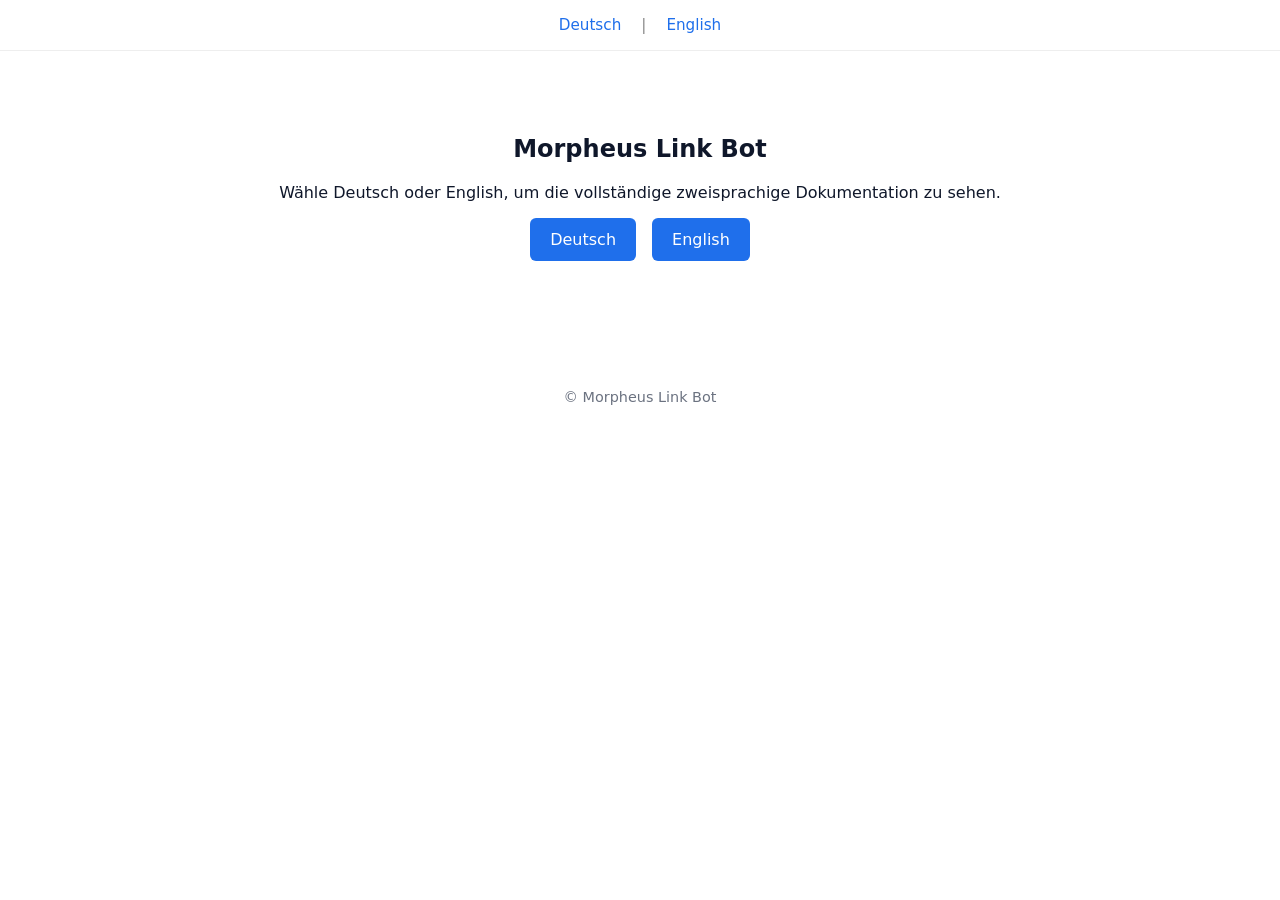
==== index.html @ a9783d99 "gh-pages test" ====
<!doctype html>
<html lang="de">
<head>
  <meta charset="utf-8" />
  <meta name="viewport" content="width=device-width, initial-scale=1" />
  <title>Morpheus Link Bot — Zweisprachige Dokumentation</title>
  <meta name="description" content="Zweisprachige Dokumentation für Morpheus Link Bot (Matrix URL Filter & Moderation). Deutsch und Englisch, mit robusten SEO-Maßnahmen." />
  <link rel="stylesheet" href="assets/css/styles.css" />
  <link rel="alternate" href="/de/index.html" hreflang="de" />
  <link rel="alternate" href="/en/index.html" hreflang="en" />
</head>
<body>
  <header class="site-header">
    <nav class="lang-switch" aria-label="Language switcher">
      <a href="/de/index.html" class="lang-link" title="Deutsch">Deutsch</a>
      <span class="sep" aria-hidden="true">|</span>
      <a href="/en/index.html" class="lang-link" title="English">English</a>
    </nav>
  </header>
  <main class="container">
    <section class="hero">
      <h1>Morpheus Link Bot</h1>
      <p>Wähle Deutsch oder English, um die vollständige zweisprachige Dokumentation zu sehen.</p>
      <div class="cta-row">
        <a class="cta" href="/de/index.html">Deutsch</a>
        <a class="cta" href="/en/index.html">English</a>
      </div>
    </section>
  </main>
  <footer class="footer">© Morpheus Link Bot</footer>
</body>
</html>
---- assets/css/styles.css ----
:root {
  --bg: #ffffff;
  --fg: #0f172a;
  --link: #1f6feb;
  --muted: #6b7280;
}
html, body { margin: 0; padding: 0; font-family: system-ui, -apple-system, 'Segoe UI', Roboto, Arial, sans-serif; color: var(--fg); background: var(--bg); }
.site-header { padding: 1rem; border-bottom: 1px solid #eee; }
.lang-switch, .container { display: flex; justify-content: center; align-items: center; }
.lang-switch { gap: 1rem; font-size: 0.95rem; }
.lang-link { color: var(--link); text-decoration: none; }
.sep { margin: 0 0.25rem; color: #888; }
.container { padding: 2rem; max-width: 980px; margin: 0 auto; }
.hero { text-align: center; padding: 2rem 0; }
.cta-row { display: flex; gap: 1rem; justify-content: center; margin-top: 1rem; }
.cta { display: inline-block; padding: 0.75rem 1.25rem; border-radius: 6px; background: #1f6feb; color: white; text-decoration: none; }
.footer { text-align: center; padding: 2rem 0; color: #6b7280; font-size: 0.9rem; }
section ul { padding-left: 1em; }
section { margin-bottom: 2rem; }
@media (max-width: 700px) { .container { padding: 1em; } }
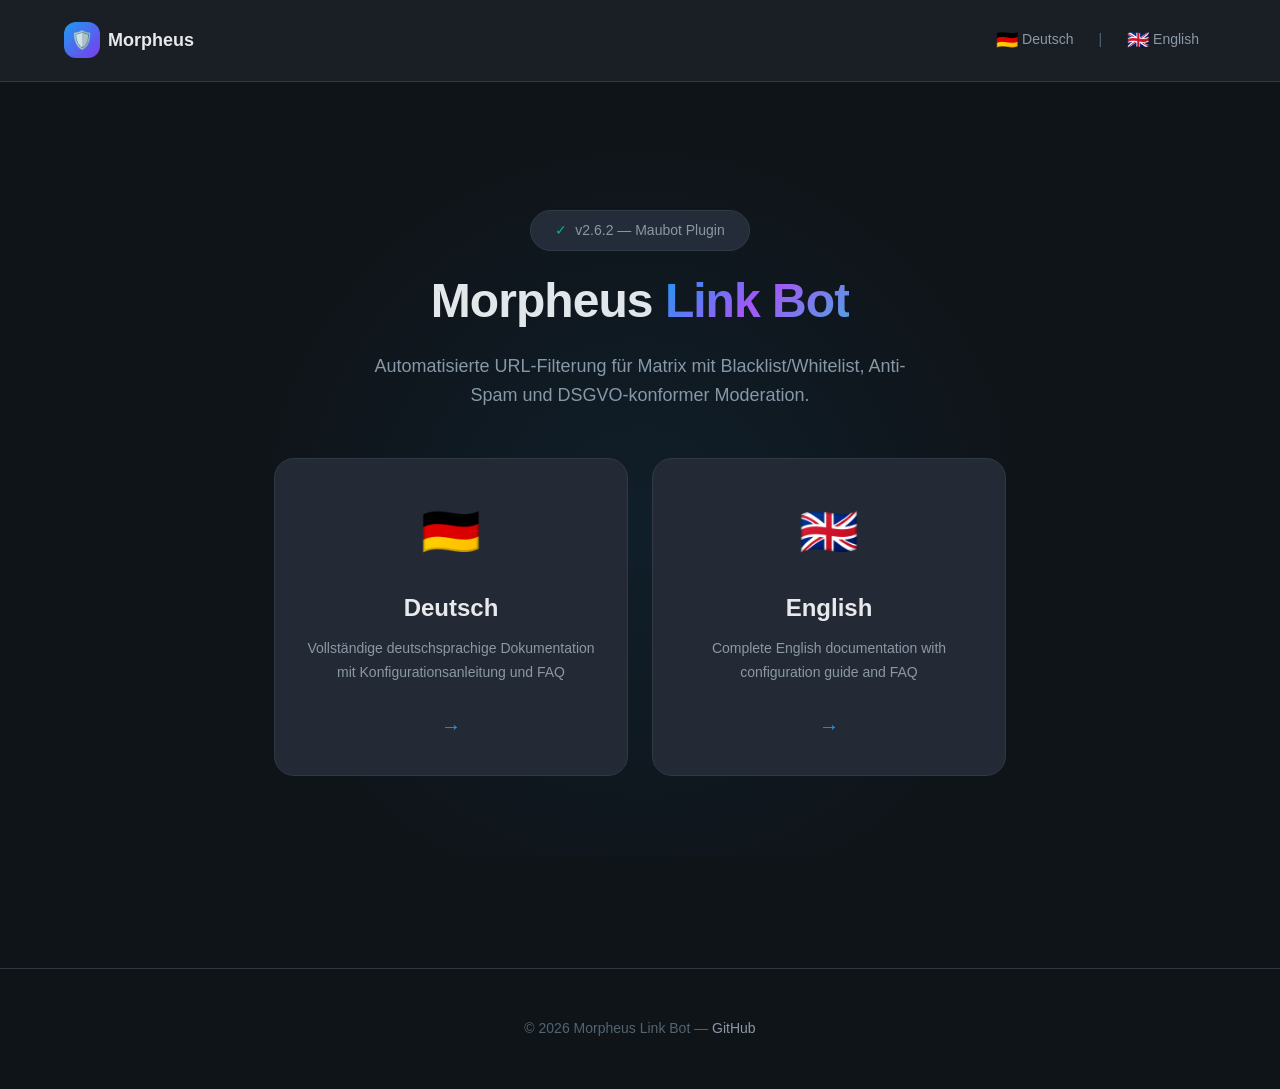
==== commit da2bf640: "gh-update" ====
--- a/index.html
+++ b/index.html
@@ -5,28 +5,116 @@
   <meta name="viewport" content="width=device-width, initial-scale=1" />
   <title>Morpheus Link Bot — Zweisprachige Dokumentation</title>
   <meta name="description" content="Zweisprachige Dokumentation für Morpheus Link Bot (Matrix URL Filter & Moderation). Deutsch und Englisch, mit robusten SEO-Maßnahmen." />
+  <link rel="canonical" href="https://m2tecdev.github.io/morpheus-link-bot/" />
+
+  <!-- Open Graph -->
+  <meta property="og:type" content="website" />
+  <meta property="og:url" content="https://m2tecdev.github.io/morpheus-link-bot/" />
+  <meta property="og:title" content="Morpheus Link Bot — Zweisprachige Dokumentation" />
+  <meta property="og:description" content="Maubot-Plugin für Matrix: URL-Filterung, Anti-Spam und automatisierte Moderation. Jetzt auf Deutsch & Englisch." />
+  <meta property="og:locale" content="de_DE" />
+  <meta property="og:locale:alternate" content="en_GB" />
+
+  <!-- Twitter Card -->
+  <meta name="twitter:card" content="summary" />
+  <meta name="twitter:title" content="Morpheus Link Bot — Zweisprachige Dokumentation" />
+  <meta name="twitter:description" content="Maubot-Plugin für Matrix: URL-Filterung, Anti-Spam und Moderation." />
+
+  <!-- hreflang -->
+  <link rel="alternate" href="https://m2tecdev.github.io/morpheus-link-bot/de/" hreflang="de" />
+  <link rel="alternate" href="https://m2tecdev.github.io/morpheus-link-bot/en/" hreflang="en" />
+
+  <!-- Stylesheet -->
   <link rel="stylesheet" href="assets/css/styles.css" />
-  <link rel="alternate" href="/de/index.html" hreflang="de" />
-  <link rel="alternate" href="/en/index.html" hreflang="en" />
 </head>
 <body>
+  <!-- Skip Link für Barrierefreiheit -->
+  <a href="#main-content" class="skip-link">Zum Hauptinhalt springen</a>
+
+  <!-- Header -->
   <header class="site-header">
-    <nav class="lang-switch" aria-label="Language switcher">
-      <a href="/de/index.html" class="lang-link" title="Deutsch">Deutsch</a>
-      <span class="sep" aria-hidden="true">|</span>
-      <a href="/en/index.html" class="lang-link" title="English">English</a>
-    </nav>
+    <div class="container">
+      <div class="header-inner">
+        <a href="/" class="logo">
+          <span class="logo-icon">🛡️</span>
+          <span>Morpheus</span>
+        </a>
+
+        <!-- Mobile Menu Toggle -->
+        <button class="mobile-menu-toggle" aria-label="Menü öffnen" onclick="document.querySelector('.lang-switch').classList.toggle('open')">☰</button>
+
+        <!-- Language Switcher -->
+        <nav class="lang-switch" aria-label="Sprachauswahl">
+          <a href="de/" class="lang-link" hreflang="de">
+            <span class="lang-flag">🇩🇪</span>
+            <span>Deutsch</span>
+          </a>
+          <span class="lang-sep" aria-hidden="true">|</span>
+          <a href="en/" class="lang-link" hreflang="en">
+            <span class="lang-flag">🇬🇧</span>
+            <span>English</span>
+          </a>
+        </nav>
+      </div>
+    </div>
   </header>
-  <main class="container">
-    <section class="hero">
-      <h1>Morpheus Link Bot</h1>
-      <p>Wähle Deutsch oder English, um die vollständige zweisprachige Dokumentation zu sehen.</p>
-      <div class="cta-row">
-        <a class="cta" href="/de/index.html">Deutsch</a>
-        <a class="cta" href="/en/index.html">English</a>
-      </div>
-    </section>
+
+  <!-- Main Content -->
+  <main id="main-content">
+    <div class="container content-container">
+
+      <!-- Hero Section -->
+      <section class="hero">
+        <div class="hero-badge">
+          <span class="hero-badge-icon">✓</span>
+          <span>v2.6.2 — Maubot Plugin</span>
+        </div>
+
+        <h1>Morpheus <span>Link Bot</span></h1>
+
+        <p class="hero-description">
+          Automatisierte URL-Filterung für Matrix mit Blacklist/Whitelist,
+          Anti-Spam und DSGVO-konformer Moderation.
+        </p>
+
+        <!-- Language Selection Cards -->
+        <div class="lang-cards">
+          <a href="de/" class="lang-card">
+            <span class="lang-card-icon">🇩🇪</span>
+            <span class="lang-card-title">Deutsch</span>
+            <span class="lang-card-desc">Vollständige deutschsprachige Dokumentation mit Konfigurationsanleitung und FAQ</span>
+            <span class="lang-card-arrow">→</span>
+          </a>
+
+          <a href="en/" class="lang-card">
+            <span class="lang-card-icon">🇬🇧</span>
+            <span class="lang-card-title">English</span>
+            <span class="lang-card-desc">Complete English documentation with configuration guide and FAQ</span>
+            <span class="lang-card-arrow">→</span>
+          </a>
+        </div>
+      </section>
+
+    </div>
   </main>
-  <footer class="footer">© Morpheus Link Bot</footer>
+
+  <!-- Footer -->
+  <footer class="footer">
+    <div class="container">
+      <p>© 2026 Morpheus Link Bot — <a href="https://github.com/M2tecDev/morpheus-link-bot">GitHub</a></p>
+    </div>
+  </footer>
+
+  <!-- Mobile Menu Script -->
+  <script>
+    // Close mobile menu when clicking outside
+    document.addEventListener('click', function(e) {
+      const nav = document.querySelector('.lang-switch');
+      const toggle = document.querySelector('.mobile-menu-toggle');
+      if (!nav.contains(e.target) && !toggle.contains(e.target)) {
+        nav.classList.remove('open');
+      }
+    });
+  </script>
 </body>
-</html>
+</html>
--- a/assets/css/styles.css
+++ b/assets/css/styles.css
@@ -1,20 +1,758 @@
+/* ============================================
+   MORPHEUS LINK BOT — MODERN UI DESIGN SYSTEM
+   Version: 3.0 | Mobile-First, Accessible
+   ============================================ */
+
+/* --- CSS Custom Properties (Design Tokens) --- */
 :root {
-  --bg: #ffffff;
-  --fg: #0f172a;
-  --link: #1f6feb;
-  --muted: #6b7280;
-}
-html, body { margin: 0; padding: 0; font-family: system-ui, -apple-system, 'Segoe UI', Roboto, Arial, sans-serif; color: var(--fg); background: var(--bg); }
-.site-header { padding: 1rem; border-bottom: 1px solid #eee; }
-.lang-switch, .container { display: flex; justify-content: center; align-items: center; }
-.lang-switch { gap: 1rem; font-size: 0.95rem; }
-.lang-link { color: var(--link); text-decoration: none; }
-.sep { margin: 0 0.25rem; color: #888; }
-.container { padding: 2rem; max-width: 980px; margin: 0 auto; }
-.hero { text-align: center; padding: 2rem 0; }
-.cta-row { display: flex; gap: 1rem; justify-content: center; margin-top: 1rem; }
-.cta { display: inline-block; padding: 0.75rem 1.25rem; border-radius: 6px; background: #1f6feb; color: white; text-decoration: none; }
-.footer { text-align: center; padding: 2rem 0; color: #6b7280; font-size: 0.9rem; }
-section ul { padding-left: 1em; }
-section { margin-bottom: 2rem; }
-@media (max-width: 700px) { .container { padding: 1em; } }
+  /* Colors — Dark Theme Primary */
+  --color-bg: #0f1419;
+  --color-bg-elevated: #1a1f26;
+  --color-bg-card: #232a35;
+  --color-bg-hover: #2d3642;
+  --color-fg: #e7e9ea;
+  --color-fg-muted: #8b98a5;
+  --color-fg-subtle: #536471;
+  --color-border: #2f3944;
+  --color-link: #4fa3e0;
+  --color-link-hover: #71b9f4;
+  --color-accent: #1d9bf0;
+  --color-accent-hover: #1a8cd8;
+  --color-success: #00ba7c;
+  --color-warning: #ffd400;
+  --color-error: #f4212e;
+
+  /* Typography */
+  --font-primary: 'Inter', -apple-system, BlinkMacSystemFont, 'Segoe UI', Roboto, sans-serif;
+  --font-mono: 'JetBrains Mono', 'Fira Code', 'Consolas', monospace;
+  --text-xs: 0.75rem;
+  --text-sm: 0.875rem;
+  --text-base: 1rem;
+  --text-lg: 1.125rem;
+  --text-xl: 1.25rem;
+  --text-2xl: 1.5rem;
+  --text-3xl: 2rem;
+  --text-4xl: 2.5rem;
+  --text-5xl: 3rem;
+
+  /* Spacing */
+  --space-1: 0.25rem;
+  --space-2: 0.5rem;
+  --space-3: 1rem;
+  --space-4: 1.5rem;
+  --space-5: 2rem;
+  --space-6: 3rem;
+  --space-8: 4rem;
+  --space-10: 5rem;
+
+  /* Layout */
+  --max-width: 1200px;
+  --content-width: 780px;
+  --radius-sm: 6px;
+  --radius-md: 12px;
+  --radius-lg: 20px;
+  --radius-xl: 28px;
+
+  /* Shadows */
+  --shadow-sm: 0 1px 3px rgba(0, 0, 0, 0.3);
+  --shadow-md: 0 4px 12px rgba(0, 0, 0, 0.4);
+  --shadow-lg: 0 8px 30px rgba(0, 0, 0, 0.5);
+  --shadow-glow: 0 0 40px rgba(29, 155, 240, 0.15);
+
+  /* Transitions */
+  --transition-fast: 150ms ease;
+  --transition-base: 250ms ease;
+  --transition-slow: 400ms ease;
+}
+
+/* --- Reset & Base --- */
+*, *::before, *::after {
+  box-sizing: border-box;
+  margin: 0;
+  padding: 0;
+}
+
+html {
+  font-size: 16px;
+  scroll-behavior: smooth;
+  -webkit-text-size-adjust: 100%;
+}
+
+body {
+  font-family: var(--font-primary);
+  font-size: var(--text-base);
+  line-height: 1.7;
+  color: var(--color-fg);
+  background-color: var(--color-bg);
+  min-height: 100vh;
+  display: flex;
+  flex-direction: column;
+  -webkit-font-smoothing: antialiased;
+  -moz-osx-font-smoothing: grayscale;
+}
+
+/* --- Accessibility --- */
+.skip-link {
+  position: absolute;
+  top: -100%;
+  left: var(--space-3);
+  background: var(--color-accent);
+  color: var(--color-bg);
+  padding: var(--space-2) var(--space-4);
+  z-index: 1000;
+  text-decoration: none;
+  font-weight: 700;
+  border-radius: 0 0 var(--radius-md) var(--radius-md);
+  transition: top var(--transition-fast);
+}
+
+.skip-link:focus {
+  top: 0;
+}
+
+:focus-visible {
+  outline: 2px solid var(--color-accent);
+  outline-offset: 3px;
+  border-radius: var(--radius-sm);
+}
+
+/* --- Layout --- */
+.container {
+  width: 100%;
+  max-width: var(--max-width);
+  margin: 0 auto;
+  padding: 0 var(--space-4);
+}
+
+.content-container {
+  max-width: var(--content-width);
+  margin: 0 auto;
+}
+
+main {
+  flex: 1;
+  padding: var(--space-6) 0;
+}
+
+/* --- Header --- */
+.site-header {
+  background: var(--color-bg-elevated);
+  border-bottom: 1px solid var(--color-border);
+  padding: var(--space-3) 0;
+  position: sticky;
+  top: 0;
+  z-index: 100;
+  backdrop-filter: blur(12px);
+  -webkit-backdrop-filter: blur(12px);
+}
+
+.header-inner {
+  display: flex;
+  justify-content: space-between;
+  align-items: center;
+  gap: var(--space-4);
+}
+
+.logo {
+  display: flex;
+  align-items: center;
+  gap: var(--space-2);
+  text-decoration: none;
+  color: var(--color-fg);
+  font-weight: 700;
+  font-size: var(--text-lg);
+}
+
+.logo-icon {
+  width: 36px;
+  height: 36px;
+  background: linear-gradient(135deg, var(--color-accent) 0%, #7c3aed 100%);
+  border-radius: var(--radius-md);
+  display: flex;
+  align-items: center;
+  justify-content: center;
+  font-size: var(--text-lg);
+}
+
+.lang-switch {
+  display: flex;
+  align-items: center;
+  gap: var(--space-2);
+  font-size: var(--text-sm);
+}
+
+.lang-link {
+  display: flex;
+  align-items: center;
+  gap: var(--space-1);
+  padding: var(--space-2) var(--space-3);
+  color: var(--color-fg-muted);
+  text-decoration: none;
+  border-radius: var(--radius-md);
+  border: 1px solid transparent;
+  font-weight: 500;
+  transition: all var(--transition-fast);
+}
+
+.lang-link:hover {
+  color: var(--color-fg);
+  background: var(--color-bg-card);
+  border-color: var(--color-border);
+}
+
+.lang-link.active {
+  color: var(--color-accent);
+  background: rgba(29, 155, 240, 0.1);
+  border-color: rgba(29, 155, 240, 0.3);
+}
+
+.lang-flag {
+  font-size: var(--text-lg);
+}
+
+.lang-sep {
+  color: var(--color-fg-subtle);
+  user-select: none;
+}
+
+/* --- Breadcrumb Navigation --- */
+.breadcrumb {
+  display: flex;
+  align-items: center;
+  gap: var(--space-2);
+  margin-bottom: var(--space-5);
+  font-size: var(--text-sm);
+}
+
+.breadcrumb-link {
+  color: var(--color-fg-muted);
+  text-decoration: none;
+  display: flex;
+  align-items: center;
+  gap: var(--space-1);
+  transition: color var(--transition-fast);
+}
+
+.breadcrumb-link:hover {
+  color: var(--color-link);
+}
+
+.breadcrumb-sep {
+  color: var(--color-fg-subtle);
+}
+
+.breadcrumb-current {
+  color: var(--color-fg);
+  font-weight: 500;
+}
+
+/* --- Language Indicator Badge --- */
+.lang-badge {
+  display: inline-flex;
+  align-items: center;
+  gap: var(--space-1);
+  padding: var(--space-1) var(--space-2);
+  background: rgba(29, 155, 240, 0.1);
+  border: 1px solid rgba(29, 155, 240, 0.2);
+  border-radius: var(--radius-sm);
+  font-size: var(--text-xs);
+  font-weight: 600;
+  color: var(--color-accent);
+  margin-bottom: var(--space-3);
+}
+
+/* --- Hero Section (Landing Page) --- */
+.hero {
+  text-align: center;
+  padding: var(--space-10) 0;
+  position: relative;
+  overflow: hidden;
+}
+
+.hero::before {
+  content: '';
+  position: absolute;
+  top: 0;
+  left: 50%;
+  transform: translateX(-50%);
+  width: 800px;
+  height: 800px;
+  background: radial-gradient(circle, rgba(29, 155, 240, 0.08) 0%, transparent 70%);
+  pointer-events: none;
+}
+
+.hero-badge {
+  display: inline-flex;
+  align-items: center;
+  gap: var(--space-2);
+  padding: var(--space-2) var(--space-4);
+  background: var(--color-bg-card);
+  border: 1px solid var(--color-border);
+  border-radius: 50px;
+  font-size: var(--text-sm);
+  color: var(--color-fg-muted);
+  margin-bottom: var(--space-4);
+}
+
+.hero-badge-icon {
+  color: var(--color-success);
+}
+
+.hero h1 {
+  font-size: clamp(var(--text-3xl), 6vw, var(--text-5xl));
+  font-weight: 800;
+  line-height: 1.1;
+  margin-bottom: var(--space-4);
+  letter-spacing: -0.02em;
+}
+
+.hero h1 span {
+  background: linear-gradient(135deg, var(--color-accent) 0%, #a855f7 50%, var(--color-link) 100%);
+  -webkit-background-clip: text;
+  -webkit-text-fill-color: transparent;
+  background-clip: text;
+}
+
+.hero-description {
+  max-width: 55ch;
+  margin: 0 auto var(--space-5);
+  color: var(--color-fg-muted);
+  font-size: var(--text-lg);
+  line-height: 1.6;
+}
+
+/* --- Language Selection Cards --- */
+.lang-cards {
+  display: grid;
+  grid-template-columns: repeat(auto-fit, minmax(300px, 1fr));
+  gap: var(--space-4);
+  margin-top: var(--space-6);
+}
+
+.lang-card {
+  display: flex;
+  flex-direction: column;
+  align-items: center;
+  padding: var(--space-5);
+  background: var(--color-bg-card);
+  border: 1px solid var(--color-border);
+  border-radius: var(--radius-lg);
+  text-decoration: none;
+  transition: all var(--transition-base);
+  position: relative;
+  overflow: hidden;
+}
+
+.lang-card::before {
+  content: '';
+  position: absolute;
+  top: 0;
+  left: 0;
+  right: 0;
+  height: 3px;
+  background: linear-gradient(90deg, var(--color-accent), #a855f7);
+  opacity: 0;
+  transition: opacity var(--transition-fast);
+}
+
+.lang-card:hover {
+  border-color: var(--color-accent);
+  transform: translateY(-4px);
+  box-shadow: var(--shadow-lg), var(--shadow-glow);
+}
+
+.lang-card:hover::before {
+  opacity: 1;
+}
+
+.lang-card-icon {
+  font-size: 3rem;
+  margin-bottom: var(--space-3);
+}
+
+.lang-card-title {
+  font-size: var(--text-2xl);
+  font-weight: 700;
+  color: var(--color-fg);
+  margin-bottom: var(--space-2);
+}
+
+.lang-card-desc {
+  color: var(--color-fg-muted);
+  font-size: var(--text-sm);
+  text-align: center;
+}
+
+.lang-card-arrow {
+  margin-top: var(--space-4);
+  color: var(--color-accent);
+  font-size: var(--text-xl);
+  transition: transform var(--transition-fast);
+}
+
+.lang-card:hover .lang-card-arrow {
+  transform: translateX(4px);
+}
+
+/* --- Content Page Typography --- */
+.page-header {
+  margin-bottom: var(--space-6);
+  padding-bottom: var(--space-5);
+  border-bottom: 1px solid var(--color-border);
+}
+
+.page-title {
+  font-size: var(--text-4xl);
+  font-weight: 800;
+  margin-bottom: var(--space-3);
+  letter-spacing: -0.01em;
+}
+
+.page-subtitle {
+  font-size: var(--text-xl);
+  color: var(--color-fg-muted);
+  max-width: 60ch;
+}
+
+/* --- Content Sections --- */
+.content-section {
+  margin-bottom: var(--space-8);
+}
+
+.section-title {
+  display: flex;
+  align-items: center;
+  gap: var(--space-3);
+  font-size: var(--text-2xl);
+  font-weight: 700;
+  margin-bottom: var(--space-4);
+  padding-bottom: var(--space-3);
+  border-bottom: 2px solid var(--color-border);
+}
+
+.section-icon {
+  font-size: var(--text-2xl);
+}
+
+.section-content {
+  color: var(--color-fg-muted);
+  line-height: 1.8;
+}
+
+/* --- Feature List --- */
+.feature-list {
+  list-style: none;
+  display: grid;
+  gap: var(--space-3);
+}
+
+.feature-item {
+  display: flex;
+  align-items: flex-start;
+  gap: var(--space-3);
+  padding: var(--space-3) var(--space-4);
+  background: var(--color-bg-card);
+  border: 1px solid var(--color-border);
+  border-radius: var(--radius-md);
+  transition: all var(--transition-fast);
+}
+
+.feature-item:hover {
+  border-color: var(--color-accent);
+  background: var(--color-bg-hover);
+}
+
+.feature-icon {
+  flex-shrink: 0;
+  width: 40px;
+  height: 40px;
+  background: rgba(29, 155, 240, 0.1);
+  border-radius: var(--radius-sm);
+  display: flex;
+  align-items: center;
+  justify-content: center;
+  font-size: var(--text-xl);
+}
+
+.feature-text {
+  flex: 1;
+}
+
+.feature-title {
+  font-weight: 600;
+  color: var(--color-fg);
+  margin-bottom: var(--space-1);
+}
+
+.feature-desc {
+  font-size: var(--text-sm);
+  color: var(--color-fg-muted);
+}
+
+/* --- FAQ / Definition List --- */
+.faq-list {
+  display: grid;
+  gap: var(--space-4);
+}
+
+.faq-item {
+  padding: var(--space-4);
+  background: var(--color-bg-card);
+  border: 1px solid var(--color-border);
+  border-radius: var(--radius-md);
+}
+
+.faq-question {
+  font-size: var(--text-lg);
+  font-weight: 600;
+  color: var(--color-fg);
+  margin-bottom: var(--space-2);
+  display: flex;
+  align-items: flex-start;
+  gap: var(--space-2);
+}
+
+.faq-question::before {
+  content: '?';
+  flex-shrink: 0;
+  width: 24px;
+  height: 24px;
+  background: var(--color-accent);
+  color: var(--color-bg);
+  border-radius: 50%;
+  display: flex;
+  align-items: center;
+  justify-content: center;
+  font-size: var(--text-sm);
+  font-weight: 700;
+}
+
+.faq-answer {
+  color: var(--color-fg-muted);
+  margin-left: 32px;
+  line-height: 1.7;
+}
+
+/* --- Info / Note Boxes --- */
+.info-box {
+  padding: var(--space-4);
+  border-radius: var(--radius-md);
+  margin: var(--space-4) 0;
+  display: flex;
+  gap: var(--space-3);
+}
+
+.info-box.tip {
+  background: rgba(0, 186, 124, 0.1);
+  border: 1px solid rgba(0, 186, 124, 0.3);
+}
+
+.info-box.warning {
+  background: rgba(255, 212, 0, 0.1);
+  border: 1px solid rgba(255, 212, 0, 0.3);
+}
+
+.info-box-icon {
+  font-size: var(--text-xl);
+}
+
+.info-box-content {
+  flex: 1;
+}
+
+.info-box-title {
+  font-weight: 600;
+  margin-bottom: var(--space-1);
+}
+
+.info-box.tip .info-box-title {
+  color: var(--color-success);
+}
+
+.info-box.warning .info-box-title {
+  color: var(--color-warning);
+}
+
+/* --- Code Blocks --- */
+pre, code {
+  font-family: var(--font-mono);
+}
+
+code {
+  font-size: 0.9em;
+  background: var(--color-bg-card);
+  padding: 0.2em 0.5em;
+  border-radius: var(--radius-sm);
+  color: var(--color-link);
+}
+
+pre {
+  background: var(--color-bg-elevated);
+  padding: var(--space-4);
+  border-radius: var(--radius-md);
+  overflow-x: auto;
+  margin: var(--space-4) 0;
+  border: 1px solid var(--color-border);
+}
+
+pre code {
+  background: none;
+  padding: 0;
+  color: var(--color-fg);
+  font-size: var(--text-sm);
+  line-height: 1.6;
+}
+
+/* --- Keywords / Badges --- */
+.keyword-list {
+  display: flex;
+  flex-wrap: wrap;
+  gap: var(--space-2);
+  margin-top: var(--space-3);
+}
+
+.keyword {
+  display: inline-block;
+  padding: var(--space-1) var(--space-2);
+  background: var(--color-bg-card);
+  border: 1px solid var(--color-border);
+  border-radius: var(--radius-sm);
+  font-size: var(--text-xs);
+  color: var(--color-fg-muted);
+  font-weight: 500;
+}
+
+/* --- Footer --- */
+.footer {
+  text-align: center;
+  padding: var(--space-6) 0;
+  color: var(--color-fg-subtle);
+  font-size: var(--text-sm);
+  border-top: 1px solid var(--color-border);
+  margin-top: var(--space-8);
+}
+
+.footer a {
+  color: var(--color-fg-muted);
+  text-decoration: none;
+  transition: color var(--transition-fast);
+}
+
+.footer a:hover {
+  color: var(--color-link);
+}
+
+/* --- Mobile Navigation Toggle --- */
+.mobile-menu-toggle {
+  display: none;
+  background: none;
+  border: none;
+  color: var(--color-fg);
+  font-size: var(--text-xl);
+  cursor: pointer;
+  padding: var(--space-2);
+}
+
+/* --- Responsive Design --- */
+@media (max-width: 768px) {
+  :root {
+    --text-4xl: 2rem;
+    --text-3xl: 1.75rem;
+    --text-2xl: 1.35rem;
+  }
+
+  .container {
+    padding: 0 var(--space-3);
+  }
+
+  .hero {
+    padding: var(--space-6) 0;
+  }
+
+  .hero-description {
+    font-size: var(--text-base);
+  }
+
+  .lang-cards {
+    grid-template-columns: 1fr;
+    gap: var(--space-3);
+  }
+
+  .lang-card {
+    padding: var(--space-4);
+  }
+
+  .header-inner {
+    flex-wrap: wrap;
+    gap: var(--space-2);
+  }
+
+  .mobile-menu-toggle {
+    display: block;
+  }
+
+  .lang-switch {
+    display: none;
+    width: 100%;
+    justify-content: center;
+    padding-top: var(--space-3);
+    border-top: 1px solid var(--color-border);
+    margin-top: var(--space-3);
+  }
+
+  .lang-switch.open {
+    display: flex;
+  }
+
+  .page-title {
+    font-size: var(--text-3xl);
+  }
+
+  .breadcrumb {
+    font-size: var(--text-xs);
+    flex-wrap: wrap;
+  }
+}
+
+@media (max-width: 480px) {
+  .feature-item {
+    flex-direction: column;
+    align-items: flex-start;
+  }
+
+  .feature-icon {
+    width: 32px;
+    height: 32px;
+    font-size: var(--text-lg);
+  }
+
+  .faq-answer {
+    margin-left: 0;
+    margin-top: var(--space-2);
+  }
+}
+
+/* --- Reduced Motion --- */
+@media (prefers-reduced-motion: reduce) {
+  *, *::before, *::after {
+    animation-duration: 0.01ms !important;
+    animation-iteration-count: 1 !important;
+    transition-duration: 0.01ms !important;
+  }
+
+  html {
+    scroll-behavior: auto;
+  }
+}
+
+/* --- High Contrast Mode --- */
+@media (prefers-contrast: high) {
+  :root {
+    --color-border: #ffffff;
+    --color-fg-muted: #cccccc;
+  }
+
+  .lang-card, .feature-item, .faq-item {
+    border-width: 2px;
+  }
+}
